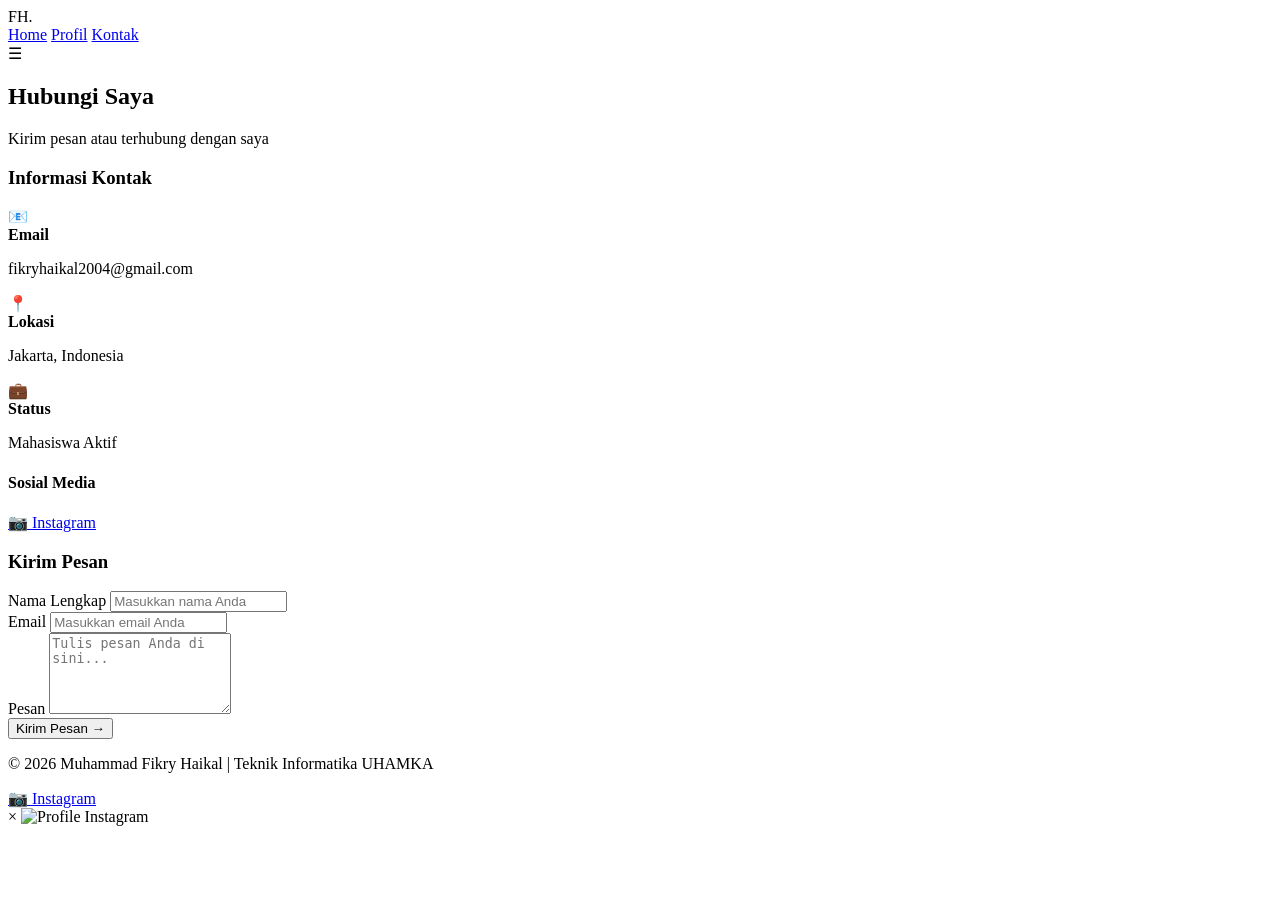
==== kontak.html @ d8d8011b "Pribadi 1" ====
<!DOCTYPE html>
<html lang="id">
<head>
    <meta charset="UTF-8">
    <meta name="viewport" content="width=device-width, initial-scale=1.0">
    <title>Kontak | Fikry Haikal</title>
    <link rel="stylesheet" href="css/style.css">
    <link href="https://fonts.googleapis.com/css2?family=Inter:opsz,wght@14..32,300;14..32,400;14..32,500;14..32,600;14..32,700&display=swap" rel="stylesheet">
</head>
<body>
    <header>
        <div class="container">
            <div class="logo">FH<span>.</span></div>
            <nav>
                <a href="index.html">Home</a>
                <a href="profil.html">Profil</a>
                <a href="kontak.html" class="active">Kontak</a>
            </nav>
            <div class="menu-toggle" id="menuToggle">☰</div>
        </div>
    </header>

    <main>
        <section class="page-hero">
            <div class="container">
                <h1>Hubungi <span class="gradient-text">Saya</span></h1>
                <p>Kirim pesan atau terhubung dengan saya</p>
            </div>
        </section>

        <section class="contact-section">
            <div class="container">
                <div class="contact-wrapper">
                    <div class="contact-info-card">
                        <h3>Informasi Kontak</h3>
                        <div class="contact-list">
                            <div class="contact-item">
                                <span class="contact-icon">📧</span>
                                <div>
                                    <strong>Email</strong>
                                    <p>fikryhaikal2004@gmail.com</p>
                                </div>
                            </div>
                            <div class="contact-item">
                                <span class="contact-icon">📍</span>
                                <div>
                                    <strong>Lokasi</strong>
                                    <p>Jakarta, Indonesia</p>
                                </div>
                            </div>
                            <div class="contact-item">
                                <span class="contact-icon">💼</span>
                                <div>
                                    <strong>Status</strong>
                                    <p>Mahasiswa Aktif</p>
                                </div>
                            </div>
                        </div>
                        <div class="social-media">
                            <h4>Sosial Media</h4>
                            <div class="social-icons">
                                <a href="#" class="social-icon instagram-link">📷 Instagram</a>
                            </div>
                        </div>
                    </div>

                    <div class="contact-form-card">
                        <h3>Kirim Pesan</h3>
                        <form id="contactForm">
                            <div class="form-group">
                                <label for="nama">Nama Lengkap</label>
                                <input type="text" id="nama" name="nama" placeholder="Masukkan nama Anda" required>
                                <span class="error-message" id="namaError"></span>
                            </div>
                            <div class="form-group">
                                <label for="email">Email</label>
                                <input type="email" id="email" name="email" placeholder="Masukkan email Anda" required>
                                <span class="error-message" id="emailError"></span>
                            </div>
                            <div class="form-group">
                                <label for="pesan">Pesan</label>
                                <textarea id="pesan" name="pesan" rows="5" placeholder="Tulis pesan Anda di sini..." required></textarea>
                                <span class="error-message" id="pesanError"></span>
                            </div>
                            <button type="submit" class="btn primary full">Kirim Pesan →</button>
                        </form>
                        <div id="formMessage" class="form-message"></div>
                    </div>
                </div>
            </div>
        </section>
    </main>

    <footer>
        <div class="container">
            <p>© 2026 Muhammad Fikry Haikal | Teknik Informatika UHAMKA</p>
            <div class="social-links">
                <a href="#" class="instagram-link">📷 Instagram</a>
            </div>
        </div>
    </footer>

    <div id="instagramModal" class="instagram-modal">
        <div class="instagram-modal-content">
            <span class="instagram-close">&times;</span>
            <img src="images/Profile Instagram.JPG" alt="Profile Instagram">
        </div>
    </div>

    <script src="js/script.js"></script>
</body>
</html>
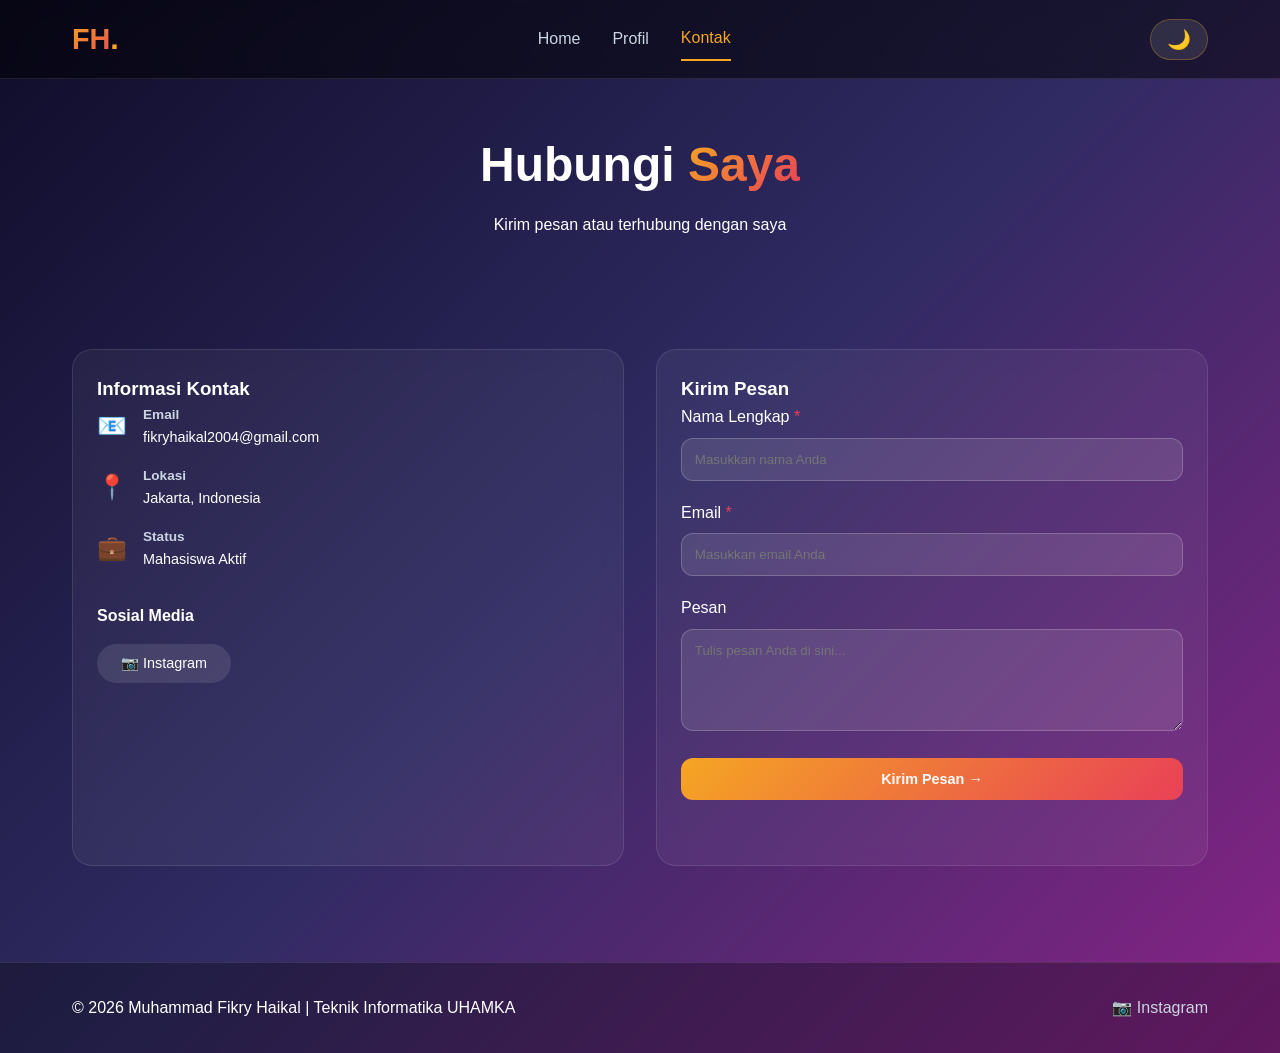
==== commit 26ec2ba7: "Add files via upload" ====
--- a/kontak.html
+++ b/kontak.html
@@ -16,6 +16,7 @@
                 <a href="profil.html">Profil</a>
                 <a href="kontak.html" class="active">Kontak</a>
             </nav>
+            <button class="dark-mode-toggle" id="darkModeToggle">🌙</button>
             <div class="menu-toggle" id="menuToggle">☰</div>
         </div>
     </header>
@@ -68,18 +69,18 @@
                         <h3>Kirim Pesan</h3>
                         <form id="contactForm">
                             <div class="form-group">
-                                <label for="nama">Nama Lengkap</label>
-                                <input type="text" id="nama" name="nama" placeholder="Masukkan nama Anda" required>
+                                <label for="nama">Nama Lengkap <span class="required">*</span></label>
+                                <input type="text" id="nama" name="nama" placeholder="Masukkan nama Anda">
                                 <span class="error-message" id="namaError"></span>
                             </div>
                             <div class="form-group">
-                                <label for="email">Email</label>
-                                <input type="email" id="email" name="email" placeholder="Masukkan email Anda" required>
+                                <label for="email">Email <span class="required">*</span></label>
+                                <input type="email" id="email" name="email" placeholder="Masukkan email Anda">
                                 <span class="error-message" id="emailError"></span>
                             </div>
                             <div class="form-group">
                                 <label for="pesan">Pesan</label>
-                                <textarea id="pesan" name="pesan" rows="5" placeholder="Tulis pesan Anda di sini..." required></textarea>
+                                <textarea id="pesan" name="pesan" rows="5" placeholder="Tulis pesan Anda di sini..."></textarea>
                                 <span class="error-message" id="pesanError"></span>
                             </div>
                             <button type="submit" class="btn primary full">Kirim Pesan →</button>
--- a/css/style.css
+++ b/css/style.css
@@ -0,0 +1,775 @@
+* {
+    margin: 0;
+    padding: 0;
+    box-sizing: border-box;
+}
+
+body {
+    font-family: 'Inter', -apple-system, BlinkMacSystemFont, 'Segoe UI', sans-serif;
+    background: linear-gradient(135deg, #0f0c29 0%, #302b63 50%, #8a2387 100%);
+    color: #ffffff;
+    line-height: 1.6;
+    min-height: 100vh;
+}
+
+.container {
+    max-width: 1200px;
+    margin: 0 auto;
+    padding: 0 2rem;
+}
+
+header {
+    background: rgba(0, 0, 0, 0.5);
+    backdrop-filter: blur(10px);
+    position: sticky;
+    top: 0;
+    z-index: 1000;
+    border-bottom: 1px solid rgba(255, 255, 255, 0.1);
+}
+
+header .container {
+    display: flex;
+    justify-content: space-between;
+    align-items: center;
+    padding: 1rem 2rem;
+}
+
+.logo {
+    font-size: 1.8rem;
+    font-weight: 800;
+    background: linear-gradient(135deg, #f5a623, #e94057);
+    -webkit-background-clip: text;
+    background-clip: text;
+    color: transparent;
+}
+
+.logo span {
+    color: #f5a623;
+    background: none;
+    -webkit-background-clip: unset;
+    background-clip: unset;
+}
+
+nav {
+    display: flex;
+    gap: 2rem;
+    align-items: center;
+}
+
+nav a {
+    text-decoration: none;
+    color: #cbd5e1;
+    font-weight: 500;
+    transition: all 0.3s;
+    padding: 0.5rem 0;
+}
+
+nav a:hover, nav a.active {
+    color: #f5a623;
+}
+
+nav a.active {
+    border-bottom: 2px solid #f5a623;
+}
+
+.dark-mode-toggle {
+    background: rgba(255, 255, 255, 0.1);
+    border: 1px solid rgba(245, 166, 35, 0.3);
+    padding: 0.5rem 1rem;
+    border-radius: 40px;
+    cursor: pointer;
+    font-size: 1.2rem;
+    transition: all 0.3s;
+    color: white;
+}
+
+.dark-mode-toggle:hover {
+    background: rgba(245, 166, 35, 0.3);
+    transform: scale(1.05);
+}
+
+.menu-toggle {
+    display: none;
+    font-size: 1.5rem;
+    cursor: pointer;
+    color: white;
+}
+
+.hero {
+    min-height: 90vh;
+    display: flex;
+    align-items: center;
+    padding: 4rem 0;
+}
+
+.hero-content {
+    display: grid;
+    grid-template-columns: 1fr 1fr;
+    gap: 4rem;
+    align-items: center;
+}
+
+.badge {
+    display: inline-block;
+    background: rgba(245, 166, 35, 0.2);
+    color: #f5a623;
+    padding: 0.3rem 0.8rem;
+    border-radius: 20px;
+    font-size: 0.8rem;
+    margin-bottom: 1rem;
+}
+
+.hero-text h1 {
+    font-size: 3rem;
+    font-weight: 800;
+    margin-bottom: 1rem;
+    line-height: 1.2;
+}
+
+.gradient-text {
+    background: linear-gradient(135deg, #f5a623, #e94057);
+    -webkit-background-clip: text;
+    background-clip: text;
+    color: transparent;
+}
+
+.subtitle {
+    font-size: 1.2rem;
+    color: #cbd5e1;
+    margin-bottom: 1rem;
+}
+
+.description {
+    color: #cbd5e1;
+    margin-bottom: 2rem;
+    line-height: 1.7;
+}
+
+.hero-buttons {
+    display: flex;
+    gap: 1rem;
+}
+
+.btn {
+    padding: 0.8rem 1.8rem;
+    border-radius: 12px;
+    text-decoration: none;
+    font-weight: 600;
+    transition: all 0.3s;
+    display: inline-block;
+    cursor: pointer;
+    border: none;
+    font-size: 0.9rem;
+}
+
+.btn.primary {
+    background: linear-gradient(135deg, #f5a623, #e94057);
+    color: white;
+}
+
+.btn.primary:hover {
+    transform: translateY(-3px);
+    box-shadow: 0 0 20px rgba(245, 166, 35, 0.4);
+}
+
+.btn.outline {
+    background: transparent;
+    color: white;
+    border: 1px solid rgba(245, 166, 35, 0.5);
+}
+
+.btn.outline:hover {
+    border-color: #f5a623;
+    background: rgba(245, 166, 35, 0.1);
+}
+
+.btn.full {
+    width: 100%;
+}
+
+.hero-image {
+    display: flex;
+    justify-content: center;
+    align-items: center;
+}
+
+.hero-image .image-wrapper {
+    position: relative;
+    width: 100%;
+    max-width: 350px;
+    border-radius: 30px;
+    overflow: hidden;
+    aspect-ratio: 1 / 1;
+}
+
+.hero-image img {
+    width: 100%;
+    height: 100%;
+    object-fit: cover;
+    object-position: center;
+    position: relative;
+    z-index: 2;
+}
+
+.image-glow {
+    position: absolute;
+    top: 0;
+    left: 0;
+    width: 100%;
+    height: 100%;
+    background: linear-gradient(135deg, #f5a623, #e94057);
+    border-radius: 30px;
+    filter: blur(30px);
+    opacity: 0.4;
+    z-index: 1;
+}
+
+.section-header {
+    text-align: center;
+    margin-bottom: 3rem;
+}
+
+.section-header h2 {
+    font-size: 2.5rem;
+    margin-bottom: 0.5rem;
+}
+
+.section-header p {
+    color: #cbd5e1;
+}
+
+.intro-section, .gallery-section, .profile-section, .contact-section {
+    padding: 4rem 0;
+}
+
+.intro-card {
+    background: rgba(255, 255, 255, 0.05);
+    backdrop-filter: blur(10px);
+    border-radius: 24px;
+    padding: 2rem;
+    border: 1px solid rgba(255, 255, 255, 0.1);
+    transition: all 0.3s;
+}
+
+.intro-card:hover {
+    transform: translateY(-5px);
+    border-color: #f5a623;
+}
+
+.intro-card p {
+    font-size: 1.1rem;
+    line-height: 1.8;
+    color: #cbd5e1;
+}
+
+.gallery-grid {
+    display: grid;
+    grid-template-columns: repeat(auto-fit, minmax(300px, 1fr));
+    gap: 1.5rem;
+}
+
+.gallery-item {
+    position: relative;
+    border-radius: 20px;
+    overflow: hidden;
+    cursor: pointer;
+    aspect-ratio: 16 / 9;
+    background: rgba(0, 0, 0, 0.3);
+}
+
+.gallery-item img {
+    width: 100%;
+    height: 100%;
+    object-fit: cover;
+    transition: transform 0.5s;
+}
+
+.gallery-item:hover img {
+    transform: scale(1.08);
+}
+
+.gallery-overlay {
+    position: absolute;
+    bottom: 0;
+    left: 0;
+    right: 0;
+    background: linear-gradient(transparent, rgba(0, 0, 0, 0.8));
+    padding: 1rem;
+    transform: translateY(100%);
+    transition: transform 0.3s;
+}
+
+.gallery-item:hover .gallery-overlay {
+    transform: translateY(0);
+}
+
+.gallery-overlay span {
+    color: white;
+    font-size: 0.9rem;
+}
+
+.lightbox {
+    display: none;
+    position: fixed;
+    z-index: 2000;
+    top: 0;
+    left: 0;
+    width: 100%;
+    height: 100%;
+    background: rgba(0, 0, 0, 0.95);
+    justify-content: center;
+    align-items: center;
+}
+
+.lightbox.active {
+    display: flex;
+}
+
+.lightbox-content {
+    max-width: 90%;
+    max-height: 90%;
+    border-radius: 20px;
+}
+
+.close {
+    position: absolute;
+    top: 20px;
+    right: 40px;
+    font-size: 40px;
+    color: white;
+    cursor: pointer;
+}
+
+.page-hero {
+    text-align: center;
+    padding: 3rem 0;
+}
+
+.page-hero h1 {
+    font-size: 3rem;
+    margin-bottom: 0.5rem;
+}
+
+.profile-wrapper {
+    display: grid;
+    grid-template-columns: repeat(2, 1fr);
+    gap: 1.5rem;
+}
+
+.profile-photo-card,
+.profile-info-card,
+.profile-desc-card,
+.profile-hobby-card,
+.profile-dream-card,
+.contact-info-card,
+.contact-form-card {
+    background: rgba(255, 255, 255, 0.05);
+    backdrop-filter: blur(10px);
+    border-radius: 20px;
+    padding: 1.5rem;
+    border: 1px solid rgba(255, 255, 255, 0.1);
+    transition: all 0.3s;
+}
+
+.profile-photo-card:hover,
+.profile-info-card:hover,
+.profile-desc-card:hover,
+.profile-hobby-card:hover,
+.profile-dream-card:hover {
+    transform: translateY(-3px);
+    border-color: #f5a623;
+}
+
+.profile-photo-card {
+    grid-row: span 2;
+    text-align: center;
+}
+
+.profile-photo-card img {
+    width: 100%;
+    border-radius: 16px;
+    margin-bottom: 1rem;
+    aspect-ratio: 1/1;
+    object-fit: cover;
+}
+
+.photo-badge {
+    display: inline-block;
+    background: linear-gradient(135deg, #f5a623, #e94057);
+    padding: 0.3rem 1rem;
+    border-radius: 20px;
+    font-size: 0.8rem;
+}
+
+.profile-desc-card {
+    grid-column: span 2;
+}
+
+.info-grid {
+    display: flex;
+    flex-direction: column;
+    gap: 1rem;
+}
+
+.info-item {
+    display: flex;
+    justify-content: space-between;
+    padding: 0.5rem 0;
+    border-bottom: 1px solid rgba(255, 255, 255, 0.1);
+}
+
+.info-label {
+    font-weight: 600;
+    color: #f5a623;
+}
+
+.hobby-grid {
+    display: flex;
+    flex-wrap: wrap;
+    gap: 0.8rem;
+}
+
+.hobby-item {
+    background: rgba(245, 166, 35, 0.15);
+    padding: 0.5rem 1rem;
+    border-radius: 30px;
+    font-size: 0.9rem;
+    transition: all 0.3s;
+}
+
+.hobby-item:hover {
+    background: linear-gradient(135deg, #f5a623, #e94057);
+    transform: scale(1.05);
+}
+
+.dream-content {
+    display: flex;
+    flex-direction: column;
+    gap: 1rem;
+}
+
+.dream-item {
+    display: flex;
+    gap: 1rem;
+    align-items: flex-start;
+}
+
+.dream-icon {
+    font-size: 1.8rem;
+}
+
+.dream-item strong {
+    display: block;
+    margin-bottom: 0.2rem;
+}
+
+.dream-item p {
+    font-size: 0.85rem;
+    color: #cbd5e1;
+}
+
+/* Read More Button */
+.btn-readmore {
+    background: transparent;
+    border: 1px solid #f5a623;
+    color: #f5a623;
+    padding: 0.5rem 1.2rem;
+    border-radius: 30px;
+    font-size: 0.85rem;
+    cursor: pointer;
+    transition: all 0.3s;
+    margin-top: 1rem;
+}
+
+.btn-readmore:hover {
+    background: linear-gradient(135deg, #f5a623, #e94057);
+    color: white;
+    border-color: transparent;
+}
+
+.hidden {
+    display: none;
+}
+
+.description-wrapper {
+    display: flex;
+    flex-direction: column;
+    gap: 0.5rem;
+}
+
+.contact-wrapper {
+    display: grid;
+    grid-template-columns: 1fr 1fr;
+    gap: 2rem;
+}
+
+.contact-list {
+    display: flex;
+    flex-direction: column;
+    gap: 1rem;
+    margin-bottom: 2rem;
+}
+
+.contact-item {
+    display: flex;
+    gap: 1rem;
+    align-items: center;
+}
+
+.contact-icon {
+    font-size: 1.5rem;
+}
+
+.contact-item strong {
+    display: block;
+    font-size: 0.85rem;
+    color: #cbd5e1;
+}
+
+.contact-item p {
+    font-size: 0.9rem;
+}
+
+.social-media h4 {
+    margin-bottom: 1rem;
+}
+
+.social-icons {
+    display: flex;
+    gap: 1rem;
+    flex-wrap: wrap;
+}
+
+.social-icon {
+    background: rgba(255, 255, 255, 0.1);
+    padding: 0.5rem 1.5rem;
+    border-radius: 30px;
+    text-decoration: none;
+    color: white;
+    font-size: 0.9rem;
+    transition: all 0.3s;
+    cursor: pointer;
+}
+
+.social-icon:hover {
+    background: linear-gradient(135deg, #f5a623, #e94057);
+    transform: translateY(-2px);
+}
+
+/* Form */
+.form-group {
+    margin-bottom: 1.2rem;
+}
+
+.form-group label {
+    display: block;
+    margin-bottom: 0.5rem;
+    font-weight: 500;
+}
+
+.required {
+    color: #e94057;
+}
+
+.form-group input,
+.form-group textarea {
+    width: 100%;
+    padding: 0.8rem;
+    background: rgba(255, 255, 255, 0.1);
+    border: 1px solid rgba(255, 255, 255, 0.2);
+    border-radius: 12px;
+    color: white;
+    font-family: inherit;
+    transition: all 0.3s;
+}
+
+.form-group input:focus,
+.form-group textarea:focus {
+    outline: none;
+    border-color: #f5a623;
+    background: rgba(255, 255, 255, 0.15);
+}
+
+.form-group input.error-input,
+.form-group textarea.error-input {
+    border-color: #e94057;
+}
+
+.error-message {
+    font-size: 0.75rem;
+    color: #e94057;
+    display: block;
+    margin-top: 0.3rem;
+}
+
+.form-message {
+    margin-top: 1rem;
+    padding: 0.8rem;
+    border-radius: 12px;
+    text-align: center;
+}
+
+.form-message.success {
+    background: rgba(34, 197, 94, 0.2);
+    color: #4ade80;
+}
+
+.form-message.error {
+    background: rgba(233, 64, 87, 0.2);
+    color: #f87171;
+}
+
+.instagram-modal {
+    display: none;
+    position: fixed;
+    z-index: 2100;
+    top: 0;
+    left: 0;
+    width: 100%;
+    height: 100%;
+    background: rgba(0, 0, 0, 0.95);
+    justify-content: center;
+    align-items: center;
+}
+
+.instagram-modal.active {
+    display: flex;
+}
+
+.instagram-modal-content {
+    position: relative;
+    max-width: 360px;
+    width: 90%;
+    aspect-ratio: 9 / 16;
+    border-radius: 30px;
+    overflow: hidden;
+    box-shadow: 0 0 40px rgba(245, 166, 35, 0.4);
+}
+
+.instagram-modal-content img {
+    width: 100%;
+    height: 100%;
+    object-fit: cover;
+}
+
+.instagram-close {
+    position: absolute;
+    top: -40px;
+    right: 0;
+    font-size: 35px;
+    color: white;
+    cursor: pointer;
+}
+
+footer {
+    background: rgba(0, 0, 0, 0.3);
+    padding: 2rem 0;
+    text-align: center;
+    border-top: 1px solid rgba(255, 255, 255, 0.1);
+    margin-top: 2rem;
+}
+
+footer .container {
+    display: flex;
+    justify-content: space-between;
+    align-items: center;
+}
+
+.social-links a {
+    color: #cbd5e1;
+    text-decoration: none;
+    font-size: 1rem;
+    transition: color 0.3s;
+    cursor: pointer;
+}
+
+.social-links a:hover {
+    color: #f5a623;
+}
+
+body.dark-mode {
+    background: linear-gradient(135deg, #0a0a0a 0%, #1a1a2e 100%);
+}
+
+body.dark-mode .intro-card,
+body.dark-mode .profile-photo-card,
+body.dark-mode .profile-info-card,
+body.dark-mode .profile-desc-card,
+body.dark-mode .profile-hobby-card,
+body.dark-mode .profile-dream-card,
+body.dark-mode .contact-info-card,
+body.dark-mode .contact-form-card {
+    background: rgba(0, 0, 0, 0.6);
+}
+
+@media (max-width: 768px) {
+    .container {
+        padding: 0 1rem;
+    }
+    
+    nav {
+        display: none;
+        position: absolute;
+        top: 100%;
+        left: 0;
+        right: 0;
+        background: rgba(0, 0, 0, 0.95);
+        flex-direction: column;
+        padding: 1rem;
+        text-align: center;
+        gap: 1rem;
+    }
+    
+    nav.active {
+        display: flex;
+    }
+    
+    .menu-toggle {
+        display: block;
+    }
+    
+    .hero-content {
+        grid-template-columns: 1fr;
+        text-align: center;
+        gap: 2rem;
+    }
+    
+    .hero-text h1 {
+        font-size: 2rem;
+    }
+    
+    .hero-buttons {
+        justify-content: center;
+    }
+    
+    .hero-image {
+        order: -1;
+    }
+    
+    .hero-image .image-wrapper {
+        max-width: 250px;
+        margin: 0 auto;
+    }
+    
+    .profile-wrapper,
+    .contact-wrapper {
+        grid-template-columns: 1fr;
+    }
+    
+    .profile-desc-card {
+        grid-column: span 1;
+    }
+    
+    .profile-photo-card {
+        grid-row: auto;
+    }
+    
+    footer .container {
+        flex-direction: column;
+        gap: 1rem;
+    }
+    
+    .instagram-modal-content {
+        width: 85%;
+    }
+}
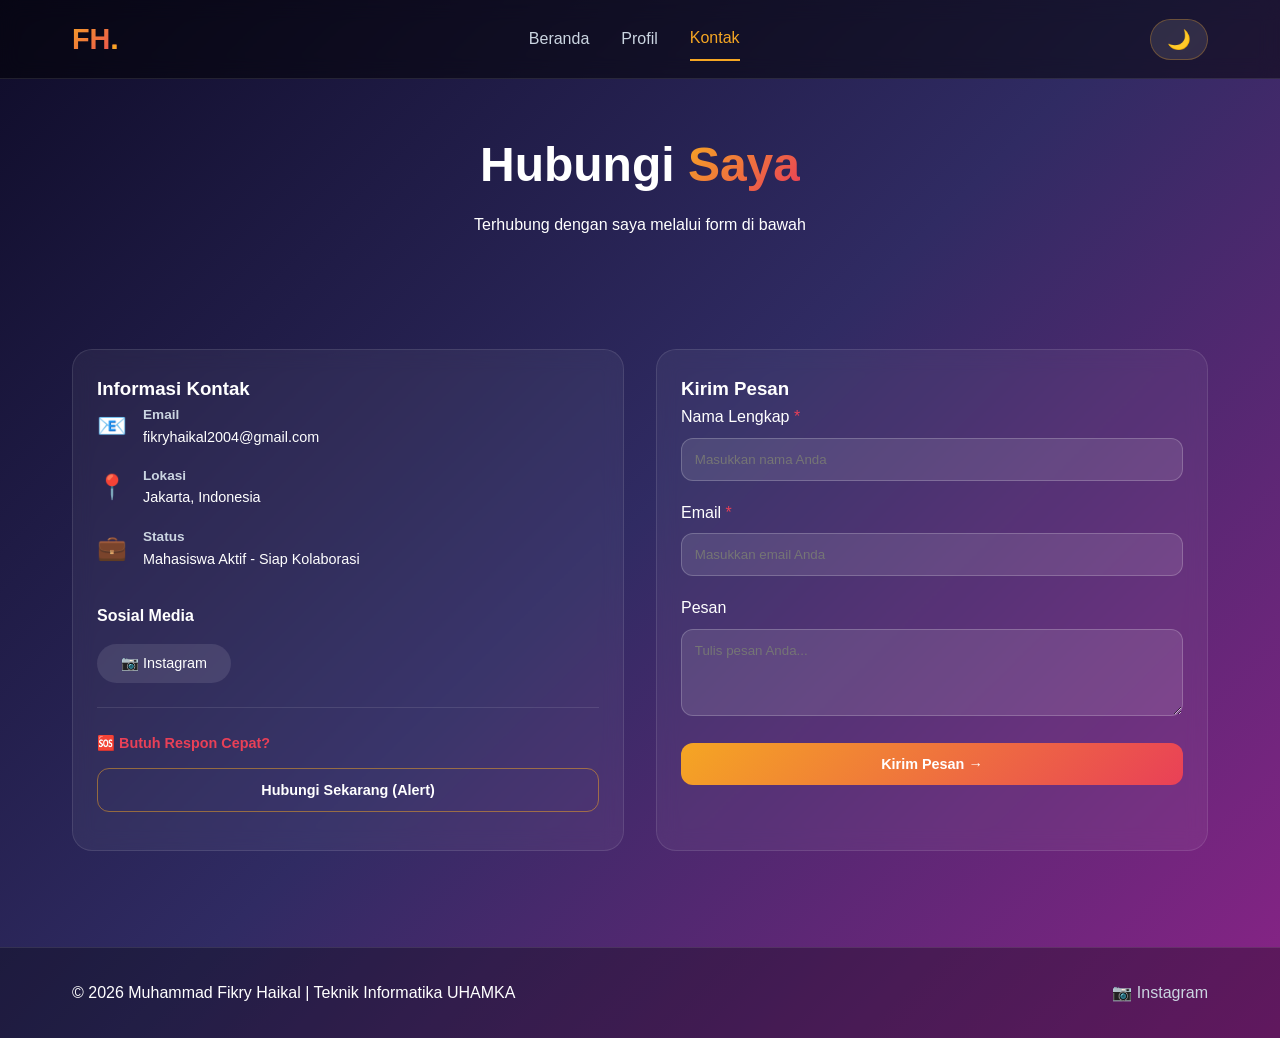
==== commit 3ecc4697: "Add files via upload" ====
--- a/kontak.html
+++ b/kontak.html
@@ -8,104 +8,119 @@
     <link href="https://fonts.googleapis.com/css2?family=Inter:opsz,wght@14..32,300;14..32,400;14..32,500;14..32,600;14..32,700&display=swap" rel="stylesheet">
 </head>
 <body>
-    <header>
-        <div class="container">
-            <div class="logo">FH<span>.</span></div>
-            <nav>
-                <a href="index.html">Home</a>
-                <a href="profil.html">Profil</a>
-                <a href="kontak.html" class="active">Kontak</a>
-            </nav>
-            <button class="dark-mode-toggle" id="darkModeToggle">🌙</button>
-            <div class="menu-toggle" id="menuToggle">☰</div>
+
+    <div id="preloader" class="preloader">
+        <div class="loader-container">
+            <div class="loader-ring"></div>
+            <div class="loader-ring"></div>
+            <div class="loader-ring"></div>
+            <div class="loader-text">Loading...</div>
         </div>
-    </header>
+    </div>
 
-    <main>
-        <section class="page-hero">
+    <div id="mainContent" class="main-content hidden-content">
+        <header>
             <div class="container">
-                <h1>Hubungi <span class="gradient-text">Saya</span></h1>
-                <p>Kirim pesan atau terhubung dengan saya</p>
+                <div class="logo">FH<span>.</span></div>
+                <nav>
+                    <a href="index.html">Beranda</a>
+                    <a href="profil.html">Profil</a>
+                    <a href="kontak.html" class="active">Kontak</a>
+                </nav>
+                <button class="dark-mode-toggle" id="darkModeToggle">🌙</button>
+                <div class="menu-toggle" id="menuToggle">☰</div>
             </div>
-        </section>
+        </header>
 
-        <section class="contact-section">
-            <div class="container">
-                <div class="contact-wrapper">
-                    <div class="contact-info-card">
-                        <h3>Informasi Kontak</h3>
-                        <div class="contact-list">
-                            <div class="contact-item">
-                                <span class="contact-icon">📧</span>
-                                <div>
-                                    <strong>Email</strong>
-                                    <p>fikryhaikal2004@gmail.com</p>
+        <main>
+            <section class="page-hero fade-up">
+                <div class="container">
+                    <h1>Hubungi <span class="gradient-text">Saya</span></h1>
+                    <p>Terhubung dengan saya melalui form di bawah</p>
+                </div>
+            </section>
+
+            <section class="contact-section">
+                <div class="container">
+                    <div class="contact-wrapper">
+                        <div class="contact-info-card card-3d">
+                            <h3>Informasi Kontak</h3>
+                            <div class="contact-list">
+                                <div class="contact-item">
+                                    <span class="contact-icon">📧</span>
+                                    <div>
+                                        <strong>Email</strong>
+                                        <p>fikryhaikal2004@gmail.com</p>
+                                    </div>
+                                </div>
+                                <div class="contact-item">
+                                    <span class="contact-icon">📍</span>
+                                    <div>
+                                        <strong>Lokasi</strong>
+                                        <p>Jakarta, Indonesia</p>
+                                    </div>
+                                </div>
+                                <div class="contact-item">
+                                    <span class="contact-icon">💼</span>
+                                    <div>
+                                        <strong>Status</strong>
+                                        <p>Mahasiswa Aktif - Siap Kolaborasi</p>
+                                    </div>
                                 </div>
                             </div>
-                            <div class="contact-item">
-                                <span class="contact-icon">📍</span>
-                                <div>
-                                    <strong>Lokasi</strong>
-                                    <p>Jakarta, Indonesia</p>
+                            <div class="social-media">
+                                <h4>Sosial Media</h4>
+                                <div class="social-icons">
+                                    <a href="https://www.instagram.com/_haikaalll_?igsh=MWFmZzViNzdoejNyYw==" target="_blank" rel="noopener noreferrer" class="social-icon">
+                                        📷 Instagram
+                                    </a>
                                 </div>
                             </div>
-                            <div class="contact-item">
-                                <span class="contact-icon">💼</span>
-                                <div>
-                                    <strong>Status</strong>
-                                    <p>Mahasiswa Aktif</p>
-                                </div>
+                            <div class="emergency-contact">
+                                <h4>🆘 Butuh Respon Cepat?</h4>
+                                <button id="emergencyBtn" class="btn outline full">Hubungi Sekarang (Alert)</button>
                             </div>
                         </div>
-                        <div class="social-media">
-                            <h4>Sosial Media</h4>
-                            <div class="social-icons">
-                                <a href="#" class="social-icon instagram-link">📷 Instagram</a>
-                            </div>
+
+                        <div class="contact-form-card card-3d">
+                            <h3>Kirim Pesan</h3>
+                            <form id="contactForm">
+                                <div class="form-group">
+                                    <label>Nama Lengkap <span class="required">*</span></label>
+                                    <input type="text" id="contactNama" placeholder="Masukkan nama Anda">
+                                    <span class="error-message" id="contactNamaError"></span>
+                                </div>
+                                <div class="form-group">
+                                    <label>Email <span class="required">*</span></label>
+                                    <input type="email" id="contactEmail" placeholder="Masukkan email Anda">
+                                    <span class="error-message" id="contactEmailError"></span>
+                                </div>
+                                <div class="form-group">
+                                    <label>Pesan</label>
+                                    <textarea id="contactPesan" rows="4" placeholder="Tulis pesan Anda..."></textarea>
+                                    <span class="error-message" id="contactPesanError"></span>
+                                </div>
+                                <button type="submit" class="btn primary full">Kirim Pesan →</button>
+                            </form>
+                            <div id="contactFormMessage" class="form-message"></div>
                         </div>
                     </div>
+                </div>
+            </section>
+        </main>
 
-                    <div class="contact-form-card">
-                        <h3>Kirim Pesan</h3>
-                        <form id="contactForm">
-                            <div class="form-group">
-                                <label for="nama">Nama Lengkap <span class="required">*</span></label>
-                                <input type="text" id="nama" name="nama" placeholder="Masukkan nama Anda">
-                                <span class="error-message" id="namaError"></span>
-                            </div>
-                            <div class="form-group">
-                                <label for="email">Email <span class="required">*</span></label>
-                                <input type="email" id="email" name="email" placeholder="Masukkan email Anda">
-                                <span class="error-message" id="emailError"></span>
-                            </div>
-                            <div class="form-group">
-                                <label for="pesan">Pesan</label>
-                                <textarea id="pesan" name="pesan" rows="5" placeholder="Tulis pesan Anda di sini..."></textarea>
-                                <span class="error-message" id="pesanError"></span>
-                            </div>
-                            <button type="submit" class="btn primary full">Kirim Pesan →</button>
-                        </form>
-                        <div id="formMessage" class="form-message"></div>
-                    </div>
+        <footer>
+            <div class="container">
+                <p>© 2026 Muhammad Fikry Haikal | Teknik Informatika UHAMKA</p>
+                <div class="social-links">
+                    <a href="https://www.instagram.com/_haikaalll_?igsh=MWFmZzViNzdoejNyYw==" target="_blank" rel="noopener noreferrer">
+                        📷 Instagram
+                    </a>
                 </div>
             </div>
-        </section>
-    </main>
+        </footer>
 
-    <footer>
-        <div class="container">
-            <p>© 2026 Muhammad Fikry Haikal | Teknik Informatika UHAMKA</p>
-            <div class="social-links">
-                <a href="#" class="instagram-link">📷 Instagram</a>
-            </div>
-        </div>
-    </footer>
-
-    <div id="instagramModal" class="instagram-modal">
-        <div class="instagram-modal-content">
-            <span class="instagram-close">&times;</span>
-            <img src="images/Profile Instagram.JPG" alt="Profile Instagram">
-        </div>
+        <button id="scrollToTopBtn" class="scroll-to-top" title="Kembali ke atas">↑</button>
     </div>
 
     <script src="js/script.js"></script>
--- a/css/style.css
+++ b/css/style.css
@@ -79,7 +79,7 @@
     border-radius: 40px;
     cursor: pointer;
     font-size: 1.2rem;
-    transition: all 0.3s;
+    transition: all 0.3s cubic-bezier(0.2, 0.9, 0.4, 1.1);
     color: white;
 }
 
@@ -93,6 +93,115 @@
     font-size: 1.5rem;
     cursor: pointer;
     color: white;
+}
+
+.preloader {
+    position: fixed;
+    top: 0;
+    left: 0;
+    width: 100%;
+    height: 100%;
+    background: linear-gradient(135deg, #0f0c29 0%, #302b63 50%, #8a2387 100%);
+    display: flex;
+    justify-content: center;
+    align-items: center;
+    z-index: 9999;
+    transition: opacity 0.5s ease, visibility 0.5s ease;
+}
+
+.preloader.hide {
+    opacity: 0;
+    visibility: hidden;
+}
+
+.loader-container {
+    text-align: center;
+}
+
+.loader-ring {
+    display: inline-block;
+    width: 20px;
+    height: 20px;
+    margin: 0 5px;
+    background: linear-gradient(135deg, #f5a623, #e94057);
+    border-radius: 50%;
+    animation: loaderBounce 1.4s ease-in-out infinite;
+}
+
+.loader-ring:nth-child(1) { animation-delay: -0.32s; }
+.loader-ring:nth-child(2) { animation-delay: -0.16s; }
+.loader-ring:nth-child(3) { animation-delay: 0s; }
+
+@keyframes loaderBounce {
+    0%, 80%, 100% { transform: scale(0); opacity: 0.3; }
+    40% { transform: scale(1); opacity: 1; }
+}
+
+.loader-text {
+    margin-top: 20px;
+    font-size: 0.9rem;
+    color: #f5a623;
+    letter-spacing: 2px;
+}
+
+.main-content {
+    opacity: 1;
+    transition: opacity 0.5s ease;
+}
+
+.main-content.hidden-content {
+    opacity: 0;
+}
+
+.fade-up {
+    opacity: 0;
+    transform: translateY(30px);
+    animation: fadeUp 0.6s ease forwards;
+}
+
+@keyframes fadeUp {
+    to {
+        opacity: 1;
+        transform: translateY(0);
+    }
+}
+
+.hero .hero-text { animation-delay: 0.1s; }
+.hero .hero-image { animation-delay: 0.2s; }
+.greeting-section { animation-delay: 0.3s; }
+.gallery-section { animation-delay: 0.4s; }
+.page-hero { animation-delay: 0.1s; }
+.profile-photo-card { animation-delay: 0.1s; }
+.profile-info-card { animation-delay: 0.15s; }
+.profile-desc-card { animation-delay: 0.2s; }
+.profile-skills-card { animation-delay: 0.25s; }
+.profile-hobby-card { animation-delay: 0.3s; }
+.profile-member-card { animation-delay: 0.35s; }
+.profile-dream-card { animation-delay: 0.4s; }
+.contact-info-card { animation-delay: 0.1s; }
+.contact-form-card { animation-delay: 0.2s; }
+
+.card-3d {
+    transition: transform 0.3s ease, box-shadow 0.3s ease;
+    transform-style: preserve-3d;
+    perspective: 1000px;
+}
+
+.card-3d:hover {
+    transform: translateY(-8px) rotateX(3deg) rotateY(3deg);
+    box-shadow: 0 20px 30px -15px rgba(0, 0, 0, 0.3);
+}
+
+.gallery-item.card-3d:hover {
+    transform: translateY(-5px) rotateX(2deg) rotateY(2deg);
+}
+
+.btn.primary, .btn.outline, .social-icon, .btn-readmore {
+    transition: all 0.3s cubic-bezier(0.2, 0.9, 0.4, 1.1);
+}
+
+.btn.primary:hover, .btn.outline:hover, .social-icon:hover {
+    transform: translateY(-3px) scale(1.02);
 }
 
 .hero {
@@ -224,6 +333,92 @@
     z-index: 1;
 }
 
+.typing-container {
+    margin: 1rem 0 1.5rem 0;
+    font-size: 1.2rem;
+    color: #cbd5e1;
+}
+
+.typing-prefix {
+    margin-right: 0.5rem;
+}
+
+.typing-text {
+    color: #f5a623;
+    font-weight: 600;
+}
+
+.typing-cursor {
+    display: inline-block;
+    width: 2px;
+    margin-left: 2px;
+    animation: blink 0.7s infinite;
+}
+
+@keyframes blink {
+    0%, 100% { opacity: 1; }
+    50% { opacity: 0; }
+}
+
+.greeting-section {
+    padding: 2rem 0 3rem 0;
+}
+
+.greeting-card {
+    background: rgba(255, 255, 255, 0.05);
+    backdrop-filter: blur(10px);
+    border-radius: 20px;
+    padding: 1.5rem;
+    text-align: center;
+    border: 1px solid rgba(245, 166, 35, 0.2);
+    transition: transform 0.3s ease, box-shadow 0.3s ease, border-color 0.3s ease;
+}
+
+.greeting-card:hover {
+    transform: translateY(-5px);
+    border-color: #f5a623;
+}
+
+.greeting-card h3 {
+    margin-bottom: 0.5rem;
+    color: #f5a623;
+}
+
+.greeting-card p {
+    font-size: 0.85rem;
+    color: #cbd5e1;
+    margin-bottom: 1rem;
+}
+
+.greeting-input-group {
+    display: flex;
+    gap: 1rem;
+    max-width: 400px;
+    margin: 0 auto;
+}
+
+.greeting-input-group input {
+    flex: 1;
+    padding: 0.8rem;
+    background: rgba(255, 255, 255, 0.1);
+    border: 1px solid rgba(255, 255, 255, 0.2);
+    border-radius: 12px;
+    color: white;
+}
+
+.greeting-message {
+    margin-top: 1rem;
+    padding: 0.8rem;
+    border-radius: 12px;
+    display: none;
+}
+
+.greeting-message.show {
+    display: block;
+    background: rgba(245, 166, 35, 0.15);
+    border: 1px solid rgba(245, 166, 35, 0.3);
+}
+
 .section-header {
     text-align: center;
     margin-bottom: 3rem;
@@ -361,6 +556,8 @@
 .profile-desc-card,
 .profile-hobby-card,
 .profile-dream-card,
+.profile-member-card,
+.profile-skills-card,
 .contact-info-card,
 .contact-form-card {
     background: rgba(255, 255, 255, 0.05);
@@ -368,14 +565,16 @@
     border-radius: 20px;
     padding: 1.5rem;
     border: 1px solid rgba(255, 255, 255, 0.1);
-    transition: all 0.3s;
+    transition: transform 0.3s ease, box-shadow 0.3s ease, border-color 0.3s ease;
 }
 
 .profile-photo-card:hover,
 .profile-info-card:hover,
 .profile-desc-card:hover,
 .profile-hobby-card:hover,
-.profile-dream-card:hover {
+.profile-dream-card:hover,
+.profile-member-card:hover,
+.profile-skills-card:hover {
     transform: translateY(-3px);
     border-color: #f5a623;
 }
@@ -423,6 +622,10 @@
     color: #f5a623;
 }
 
+.info-value {
+    color: #cbd5e1;
+}
+
 .hobby-grid {
     display: flex;
     flex-wrap: wrap;
@@ -468,7 +671,73 @@
     color: #cbd5e1;
 }
 
-/* Read More Button */
+.profile-skills-card h3 {
+    margin-bottom: 1.2rem;
+    color: #f5a623;
+}
+
+.skill-item {
+    margin-bottom: 1.2rem;
+}
+
+.skill-header {
+    display: flex;
+    justify-content: space-between;
+    margin-bottom: 0.5rem;
+    font-size: 0.85rem;
+    color: #cbd5e1;
+}
+
+.skill-percent {
+    color: #f5a623;
+    font-weight: 600;
+}
+
+.progress-bar {
+    background: rgba(255, 255, 255, 0.1);
+    border-radius: 10px;
+    overflow: hidden;
+    height: 8px;
+}
+
+.progress-fill {
+    width: 0;
+    height: 100%;
+    background: linear-gradient(90deg, #f5a623, #e94057);
+    border-radius: 10px;
+    transition: width 1.5s ease-out;
+}
+
+.profile-member-card h3 {
+    margin-bottom: 0.5rem;
+    color: #f5a623;
+}
+
+.profile-member-card p {
+    font-size: 0.85rem;
+    color: #cbd5e1;
+    margin-bottom: 1rem;
+}
+
+.member-result {
+    margin-top: 1rem;
+    padding: 0.8rem;
+    border-radius: 12px;
+    text-align: center;
+}
+
+.member-result.success {
+    background: rgba(34, 197, 94, 0.15);
+    border: 1px solid rgba(34, 197, 94, 0.3);
+    color: #4ade80;
+}
+
+.member-result.error {
+    background: rgba(233, 64, 87, 0.15);
+    border: 1px solid rgba(233, 64, 87, 0.3);
+    color: #f87171;
+}
+
 .btn-readmore {
     background: transparent;
     border: 1px solid #f5a623;
@@ -485,6 +754,7 @@
     background: linear-gradient(135deg, #f5a623, #e94057);
     color: white;
     border-color: transparent;
+    transform: translateY(-2px);
 }
 
 .hidden {
@@ -547,16 +817,26 @@
     text-decoration: none;
     color: white;
     font-size: 0.9rem;
-    transition: all 0.3s;
-    cursor: pointer;
+    transition: all 0.3s cubic-bezier(0.2, 0.9, 0.4, 1.1);
 }
 
 .social-icon:hover {
     background: linear-gradient(135deg, #f5a623, #e94057);
-    transform: translateY(-2px);
-}
-
-/* Form */
+    transform: translateY(-3px) scale(1.02);
+}
+
+.emergency-contact {
+    margin-top: 1.5rem;
+    padding-top: 1.5rem;
+    border-top: 1px solid rgba(255, 255, 255, 0.1);
+}
+
+.emergency-contact h4 {
+    font-size: 0.9rem;
+    margin-bottom: 0.8rem;
+    color: #e94057;
+}
+
 .form-group {
     margin-bottom: 1.2rem;
 }
@@ -619,46 +899,33 @@
     color: #f87171;
 }
 
-.instagram-modal {
+.scroll-to-top {
+    position: fixed;
+    bottom: 30px;
+    right: 30px;
+    width: 50px;
+    height: 50px;
+    background: linear-gradient(135deg, #f5a623, #e94057);
+    color: white;
+    border: none;
+    border-radius: 50%;
+    font-size: 1.8rem;
+    cursor: pointer;
     display: none;
-    position: fixed;
-    z-index: 2100;
-    top: 0;
-    left: 0;
-    width: 100%;
-    height: 100%;
-    background: rgba(0, 0, 0, 0.95);
+    align-items: center;
     justify-content: center;
-    align-items: center;
-}
-
-.instagram-modal.active {
-    display: flex;
-}
-
-.instagram-modal-content {
-    position: relative;
-    max-width: 360px;
-    width: 90%;
-    aspect-ratio: 9 / 16;
-    border-radius: 30px;
-    overflow: hidden;
-    box-shadow: 0 0 40px rgba(245, 166, 35, 0.4);
-}
-
-.instagram-modal-content img {
-    width: 100%;
-    height: 100%;
-    object-fit: cover;
-}
-
-.instagram-close {
-    position: absolute;
-    top: -40px;
-    right: 0;
-    font-size: 35px;
-    color: white;
-    cursor: pointer;
+    transition: all 0.3s;
+    z-index: 1000;
+    box-shadow: 0 4px 15px rgba(0, 0, 0, 0.3);
+}
+
+.scroll-to-top:hover {
+    transform: translateY(-5px);
+    box-shadow: 0 0 20px rgba(245, 166, 35, 0.5);
+}
+
+.scroll-to-top.show {
+    display: flex;
 }
 
 footer {
@@ -680,7 +947,6 @@
     text-decoration: none;
     font-size: 1rem;
     transition: color 0.3s;
-    cursor: pointer;
 }
 
 .social-links a:hover {
@@ -691,15 +957,26 @@
     background: linear-gradient(135deg, #0a0a0a 0%, #1a1a2e 100%);
 }
 
+body.dark-mode .preloader {
+    background: linear-gradient(135deg, #0a0a0a 0%, #1a1a2e 100%);
+}
+
+body.dark-mode .greeting-card,
 body.dark-mode .intro-card,
 body.dark-mode .profile-photo-card,
 body.dark-mode .profile-info-card,
 body.dark-mode .profile-desc-card,
 body.dark-mode .profile-hobby-card,
 body.dark-mode .profile-dream-card,
+body.dark-mode .profile-member-card,
+body.dark-mode .profile-skills-card,
 body.dark-mode .contact-info-card,
 body.dark-mode .contact-form-card {
     background: rgba(0, 0, 0, 0.6);
+}
+
+body.dark-mode .card-3d:hover {
+    box-shadow: 0 20px 30px -15px rgba(0, 0, 0, 0.5);
 }
 
 @media (max-width: 768px) {
@@ -769,7 +1046,28 @@
         gap: 1rem;
     }
     
-    .instagram-modal-content {
-        width: 85%;
+    .greeting-input-group {
+        flex-direction: column;
+    }
+    
+    .gallery-grid {
+        grid-template-columns: 1fr;
+    }
+    
+    .typing-container {
+        font-size: 1rem;
+    }
+    
+    .scroll-to-top {
+        bottom: 20px;
+        right: 20px;
+        width: 40px;
+        height: 40px;
+        font-size: 1.2rem;
+    }
+    
+    .typing-prefix {
+        display: block;
+        margin-bottom: 0.3rem;
     }
 }
